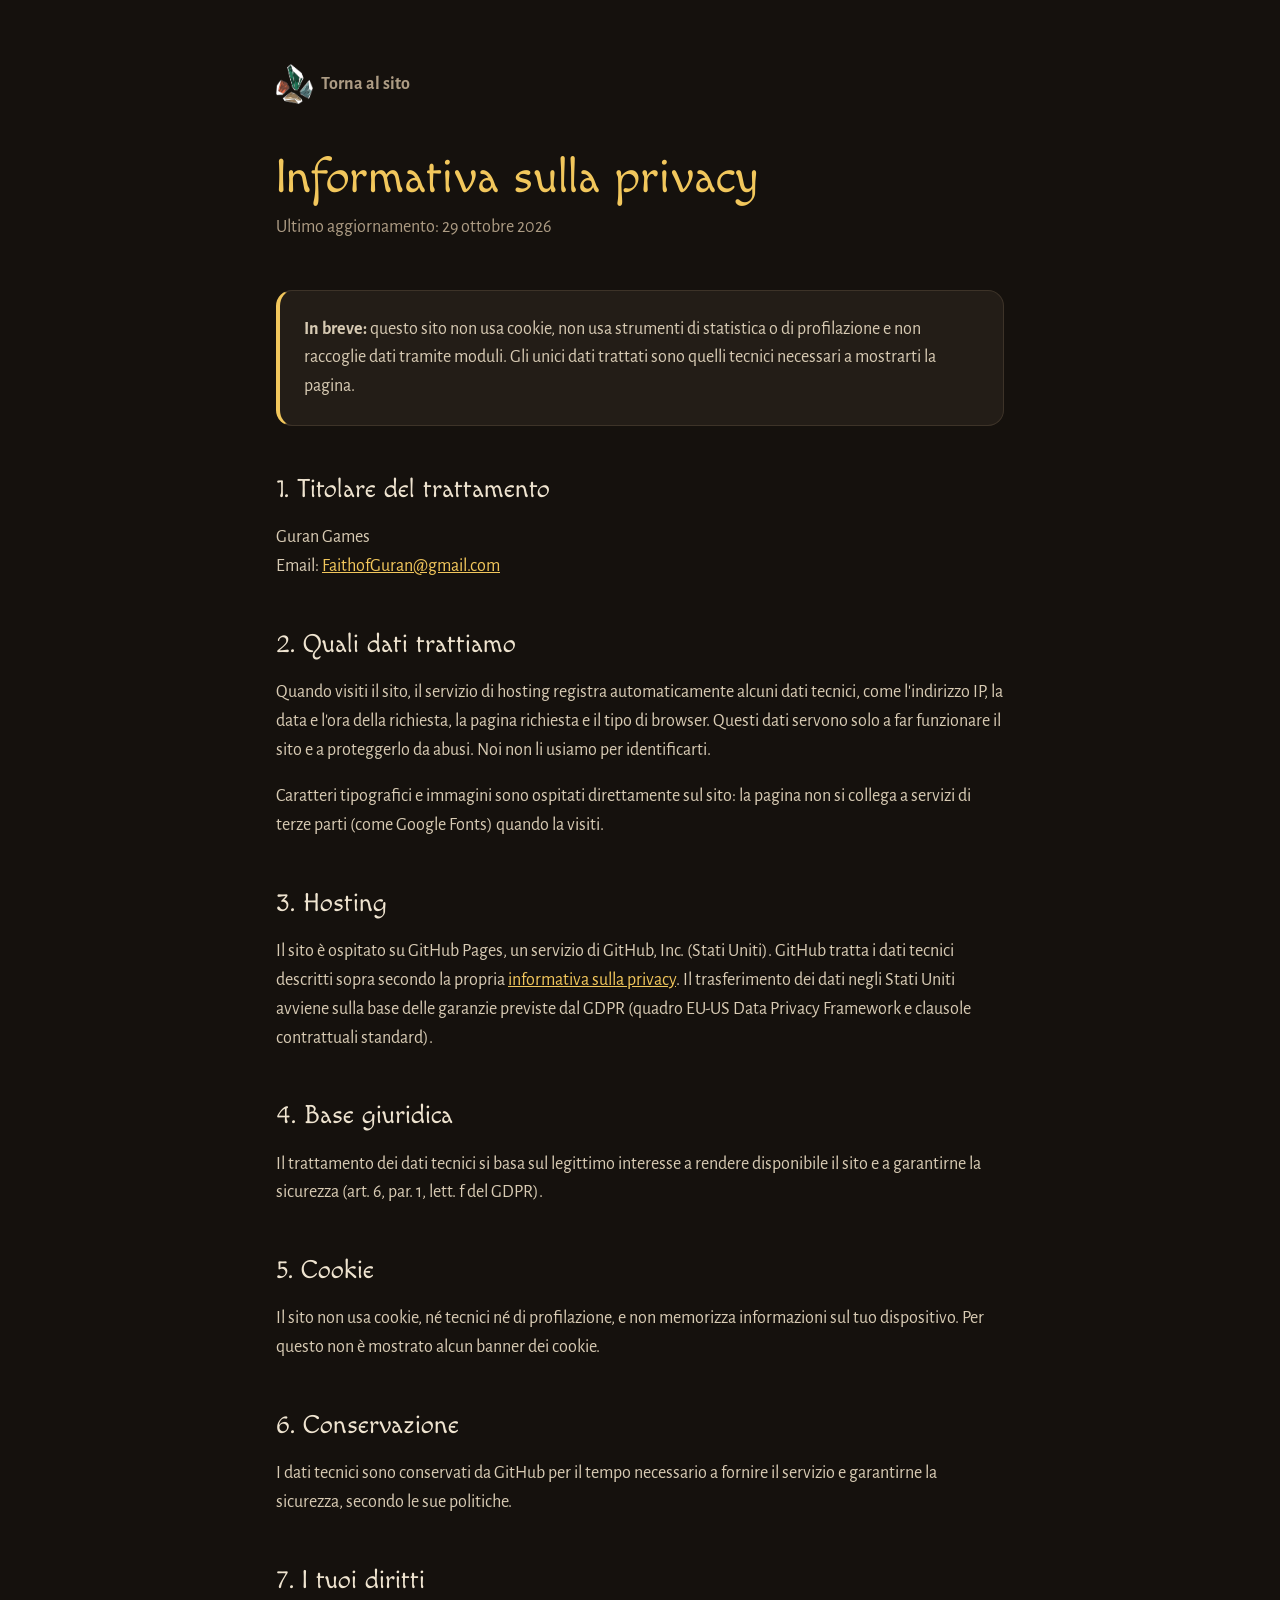
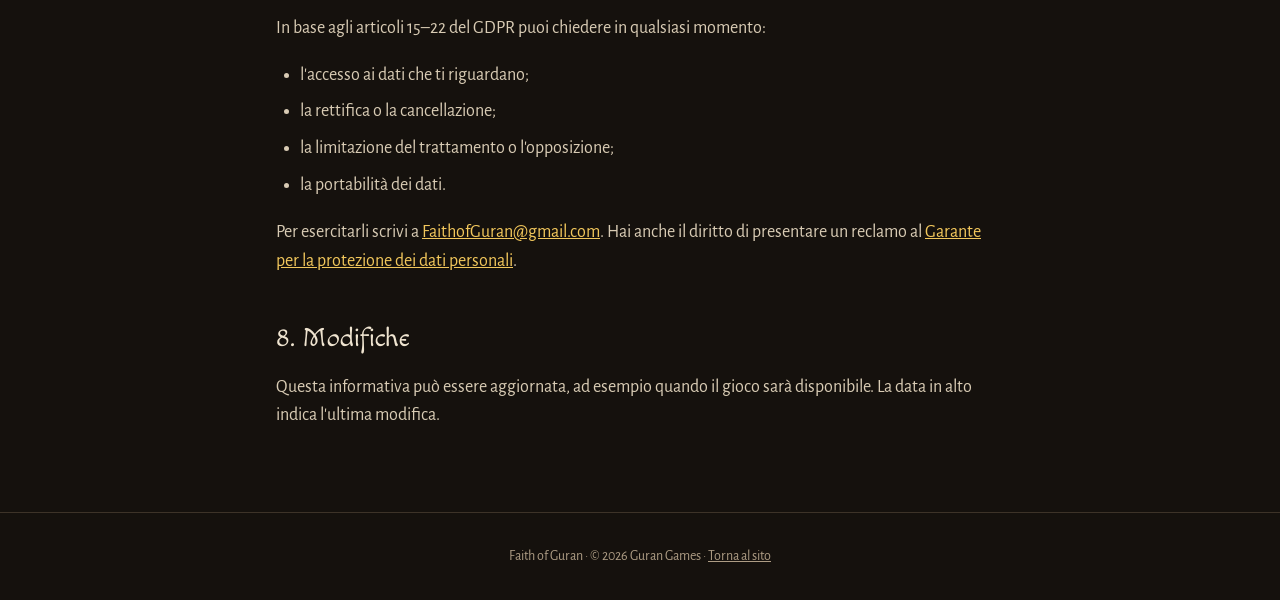
==== privacy.html @ 639e0e97 "Sito vetrina Faith of Guran (Coming soon) Co-Authored-By: Claude Opus 5.5 <noreply@anthropic.com>" ====
<!doctype html>
<html lang="it">
<head>
<meta charset="utf-8">
<meta name="viewport" content="width=device-width, initial-scale=1">
<title>Privacy · Faith of Guran</title>
<meta name="description" content="Informativa sulla privacy del sito di Faith of Guran.">
<meta name="theme-color" content="#15110d">
<link rel="icon" href="img/favicon-32.png">
<link rel="stylesheet" href="fonts/fonts.css">
<style>
:root{--s1:8px;--s2:16px;--s3:24px;--s4:32px;--s6:48px;--s8:64px;--bg:#15110d;--card:#231d17;--bd:#3d3328;--ink:#efe4d0;--mut:#ad9c84;--oro:#f2c75c;--rosso:#a5402d}
*{box-sizing:border-box}
body{margin:0;background:var(--bg);color:var(--ink);font:400 18px/1.6 "Alegreya Sans",system-ui,sans-serif}
a{color:var(--oro)}
.wrap{max-width:760px;margin:0 auto;padding:var(--s8) var(--s2)}
.top{display:inline-flex;align-items:center;gap:var(--s1);color:var(--mut);text-decoration:none;font-weight:700;margin-bottom:var(--s6)}
.top img{height:40px}
h1{font:400 clamp(36px,6vw,48px)/1.1 "Macondo",serif;color:var(--oro);margin:0 0 var(--s1)}
.agg{color:var(--mut);margin:0 0 var(--s6)}
h2{font:400 26px/1.2 "Macondo",serif;margin:var(--s6) 0 var(--s2);color:var(--ink)}
p,li{color:#d8cbb4}
ul{padding-left:var(--s3)}
li{margin-bottom:var(--s1)}
.box{background:var(--card);border:1px solid var(--bd);border-left:4px solid var(--oro);border-radius:var(--s2);padding:var(--s3)}
.box p{margin:0}
footer{border-top:1px solid var(--bd);padding:var(--s4) var(--s2);text-align:center;color:var(--mut);font-size:14px}
footer a{color:var(--mut)}
</style>
</head>
<body>
<main class="wrap">
  <a class="top" href="index.html"><img src="img/logo/simbolo.webp" alt="">Torna al sito</a>
  <h1>Informativa sulla privacy</h1>
  <p class="agg">Ultimo aggiornamento: 29 ottobre 2026</p>

  <div class="box"><p><strong>In breve:</strong> questo sito non usa cookie, non usa strumenti di statistica o di profilazione e non raccoglie dati tramite moduli. Gli unici dati trattati sono quelli tecnici necessari a mostrarti la pagina.</p></div>

  <h2>1. Titolare del trattamento</h2>
  <p>Guran Games<br>Email: <a href="mailto:FaithofGuran@gmail.com">FaithofGuran@gmail.com</a></p>

  <h2>2. Quali dati trattiamo</h2>
  <p>Quando visiti il sito, il servizio di hosting registra automaticamente alcuni dati tecnici, come l'indirizzo IP, la data e l'ora della richiesta, la pagina richiesta e il tipo di browser. Questi dati servono solo a far funzionare il sito e a proteggerlo da abusi. Noi non li usiamo per identificarti.</p>
  <p>Caratteri tipografici e immagini sono ospitati direttamente sul sito: la pagina non si collega a servizi di terze parti (come Google Fonts) quando la visiti.</p>

  <h2>3. Hosting</h2>
  <p>Il sito è ospitato su GitHub Pages, un servizio di GitHub, Inc. (Stati Uniti). GitHub tratta i dati tecnici descritti sopra secondo la propria <a href="https://docs.github.com/site-policy/privacy-policies/github-general-privacy-statement" rel="noopener">informativa sulla privacy</a>. Il trasferimento dei dati negli Stati Uniti avviene sulla base delle garanzie previste dal GDPR (quadro EU-US Data Privacy Framework e clausole contrattuali standard).</p>

  <h2>4. Base giuridica</h2>
  <p>Il trattamento dei dati tecnici si basa sul legittimo interesse a rendere disponibile il sito e a garantirne la sicurezza (art. 6, par. 1, lett. f del GDPR).</p>

  <h2>5. Cookie</h2>
  <p>Il sito non usa cookie, né tecnici né di profilazione, e non memorizza informazioni sul tuo dispositivo. Per questo non è mostrato alcun banner dei cookie.</p>

  <h2>6. Conservazione</h2>
  <p>I dati tecnici sono conservati da GitHub per il tempo necessario a fornire il servizio e garantirne la sicurezza, secondo le sue politiche.</p>

  <h2>7. I tuoi diritti</h2>
  <p>In base agli articoli 15–22 del GDPR puoi chiedere in qualsiasi momento:</p>
  <ul>
    <li>l'accesso ai dati che ti riguardano;</li>
    <li>la rettifica o la cancellazione;</li>
    <li>la limitazione del trattamento o l'opposizione;</li>
    <li>la portabilità dei dati.</li>
  </ul>
  <p>Per esercitarli scrivi a <a href="mailto:FaithofGuran@gmail.com">FaithofGuran@gmail.com</a>. Hai anche il diritto di presentare un reclamo al <a href="https://www.garanteprivacy.it" rel="noopener">Garante per la protezione dei dati personali</a>.</p>

  <h2>8. Modifiche</h2>
  <p>Questa informativa può essere aggiornata, ad esempio quando il gioco sarà disponibile. La data in alto indica l'ultima modifica.</p>
</main>
<footer>Faith of Guran · © 2026 Guran Games · <a href="index.html">Torna al sito</a></footer>
</body>
</html>
---- fonts/fonts.css ----
@font-face {
  font-family: 'Alegreya Sans';
  font-style: normal;
  font-weight: 400;
  font-display: swap;
  src: url(AlegreyaSans-400-latin-ext.woff2) format('woff2');
  unicode-range: U+0100-02BA, U+02BD-02C5, U+02C7-02CC, U+02CE-02D7, U+02DD-02FF, U+0304, U+0308, U+0329, U+1D00-1DBF, U+1E00-1E9F, U+1EF2-1EFF, U+2020, U+20A0-20AB, U+20AD-20C4, U+2113, U+2C60-2C7F, U+A720-A7FF;
}
@font-face {
  font-family: 'Alegreya Sans';
  font-style: normal;
  font-weight: 400;
  font-display: swap;
  src: url(AlegreyaSans-400-latin.woff2) format('woff2');
  unicode-range: U+0000-00FF, U+0131, U+0152-0153, U+02BB-02BC, U+02C6, U+02DA, U+02DC, U+0304, U+0308, U+0329, U+2000-206F, U+20AC, U+2122, U+2191, U+2193, U+2212, U+2215, U+FEFF, U+FFFD;
}
@font-face {
  font-family: 'Alegreya Sans';
  font-style: normal;
  font-weight: 500;
  font-display: swap;
  src: url(AlegreyaSans-500-latin-ext.woff2) format('woff2');
  unicode-range: U+0100-02BA, U+02BD-02C5, U+02C7-02CC, U+02CE-02D7, U+02DD-02FF, U+0304, U+0308, U+0329, U+1D00-1DBF, U+1E00-1E9F, U+1EF2-1EFF, U+2020, U+20A0-20AB, U+20AD-20C4, U+2113, U+2C60-2C7F, U+A720-A7FF;
}
@font-face {
  font-family: 'Alegreya Sans';
  font-style: normal;
  font-weight: 500;
  font-display: swap;
  src: url(AlegreyaSans-500-latin.woff2) format('woff2');
  unicode-range: U+0000-00FF, U+0131, U+0152-0153, U+02BB-02BC, U+02C6, U+02DA, U+02DC, U+0304, U+0308, U+0329, U+2000-206F, U+20AC, U+2122, U+2191, U+2193, U+2212, U+2215, U+FEFF, U+FFFD;
}
@font-face {
  font-family: 'Alegreya Sans';
  font-style: normal;
  font-weight: 700;
  font-display: swap;
  src: url(AlegreyaSans-700-latin-ext.woff2) format('woff2');
  unicode-range: U+0100-02BA, U+02BD-02C5, U+02C7-02CC, U+02CE-02D7, U+02DD-02FF, U+0304, U+0308, U+0329, U+1D00-1DBF, U+1E00-1E9F, U+1EF2-1EFF, U+2020, U+20A0-20AB, U+20AD-20C4, U+2113, U+2C60-2C7F, U+A720-A7FF;
}
@font-face {
  font-family: 'Alegreya Sans';
  font-style: normal;
  font-weight: 700;
  font-display: swap;
  src: url(AlegreyaSans-700-latin.woff2) format('woff2');
  unicode-range: U+0000-00FF, U+0131, U+0152-0153, U+02BB-02BC, U+02C6, U+02DA, U+02DC, U+0304, U+0308, U+0329, U+2000-206F, U+20AC, U+2122, U+2191, U+2193, U+2212, U+2215, U+FEFF, U+FFFD;
}
@font-face {
  font-family: 'Alegreya Sans';
  font-style: normal;
  font-weight: 800;
  font-display: swap;
  src: url(AlegreyaSans-800-latin-ext.woff2) format('woff2');
  unicode-range: U+0100-02BA, U+02BD-02C5, U+02C7-02CC, U+02CE-02D7, U+02DD-02FF, U+0304, U+0308, U+0329, U+1D00-1DBF, U+1E00-1E9F, U+1EF2-1EFF, U+2020, U+20A0-20AB, U+20AD-20C4, U+2113, U+2C60-2C7F, U+A720-A7FF;
}
@font-face {
  font-family: 'Alegreya Sans';
  font-style: normal;
  font-weight: 800;
  font-display: swap;
  src: url(AlegreyaSans-800-latin.woff2) format('woff2');
  unicode-range: U+0000-00FF, U+0131, U+0152-0153, U+02BB-02BC, U+02C6, U+02DA, U+02DC, U+0304, U+0308, U+0329, U+2000-206F, U+20AC, U+2122, U+2191, U+2193, U+2212, U+2215, U+FEFF, U+FFFD;
}
@font-face {
  font-family: 'Cinzel';
  font-style: normal;
  font-weight: 600;
  font-display: swap;
  src: url(Cinzel-600-latin-ext.woff2) format('woff2');
  unicode-range: U+0100-02BA, U+02BD-02C5, U+02C7-02CC, U+02CE-02D7, U+02DD-02FF, U+0304, U+0308, U+0329, U+1D00-1DBF, U+1E00-1E9F, U+1EF2-1EFF, U+2020, U+20A0-20AB, U+20AD-20C4, U+2113, U+2C60-2C7F, U+A720-A7FF;
}
@font-face {
  font-family: 'Cinzel';
  font-style: normal;
  font-weight: 600;
  font-display: swap;
  src: url(Cinzel-600-latin.woff2) format('woff2');
  unicode-range: U+0000-00FF, U+0131, U+0152-0153, U+02BB-02BC, U+02C6, U+02DA, U+02DC, U+0304, U+0308, U+0329, U+2000-206F, U+20AC, U+2122, U+2191, U+2193, U+2212, U+2215, U+FEFF, U+FFFD;
}
@font-face {
  font-family: 'Cinzel';
  font-style: normal;
  font-weight: 700;
  font-display: swap;
  src: url(Cinzel-700-latin-ext.woff2) format('woff2');
  unicode-range: U+0100-02BA, U+02BD-02C5, U+02C7-02CC, U+02CE-02D7, U+02DD-02FF, U+0304, U+0308, U+0329, U+1D00-1DBF, U+1E00-1E9F, U+1EF2-1EFF, U+2020, U+20A0-20AB, U+20AD-20C4, U+2113, U+2C60-2C7F, U+A720-A7FF;
}
@font-face {
  font-family: 'Cinzel';
  font-style: normal;
  font-weight: 700;
  font-display: swap;
  src: url(Cinzel-700-latin.woff2) format('woff2');
  unicode-range: U+0000-00FF, U+0131, U+0152-0153, U+02BB-02BC, U+02C6, U+02DA, U+02DC, U+0304, U+0308, U+0329, U+2000-206F, U+20AC, U+2122, U+2191, U+2193, U+2212, U+2215, U+FEFF, U+FFFD;
}
@font-face {
  font-family: 'Macondo';
  font-style: normal;
  font-weight: 400;
  font-display: swap;
  src: url(Macondo-400-latin.woff2) format('woff2');
  unicode-range: U+0000-00FF, U+0131, U+0152-0153, U+02BB-02BC, U+02C6, U+02DA, U+02DC, U+0304, U+0308, U+0329, U+2000-206F, U+20AC, U+2122, U+2191, U+2193, U+2212, U+2215, U+FEFF, U+FFFD;
}
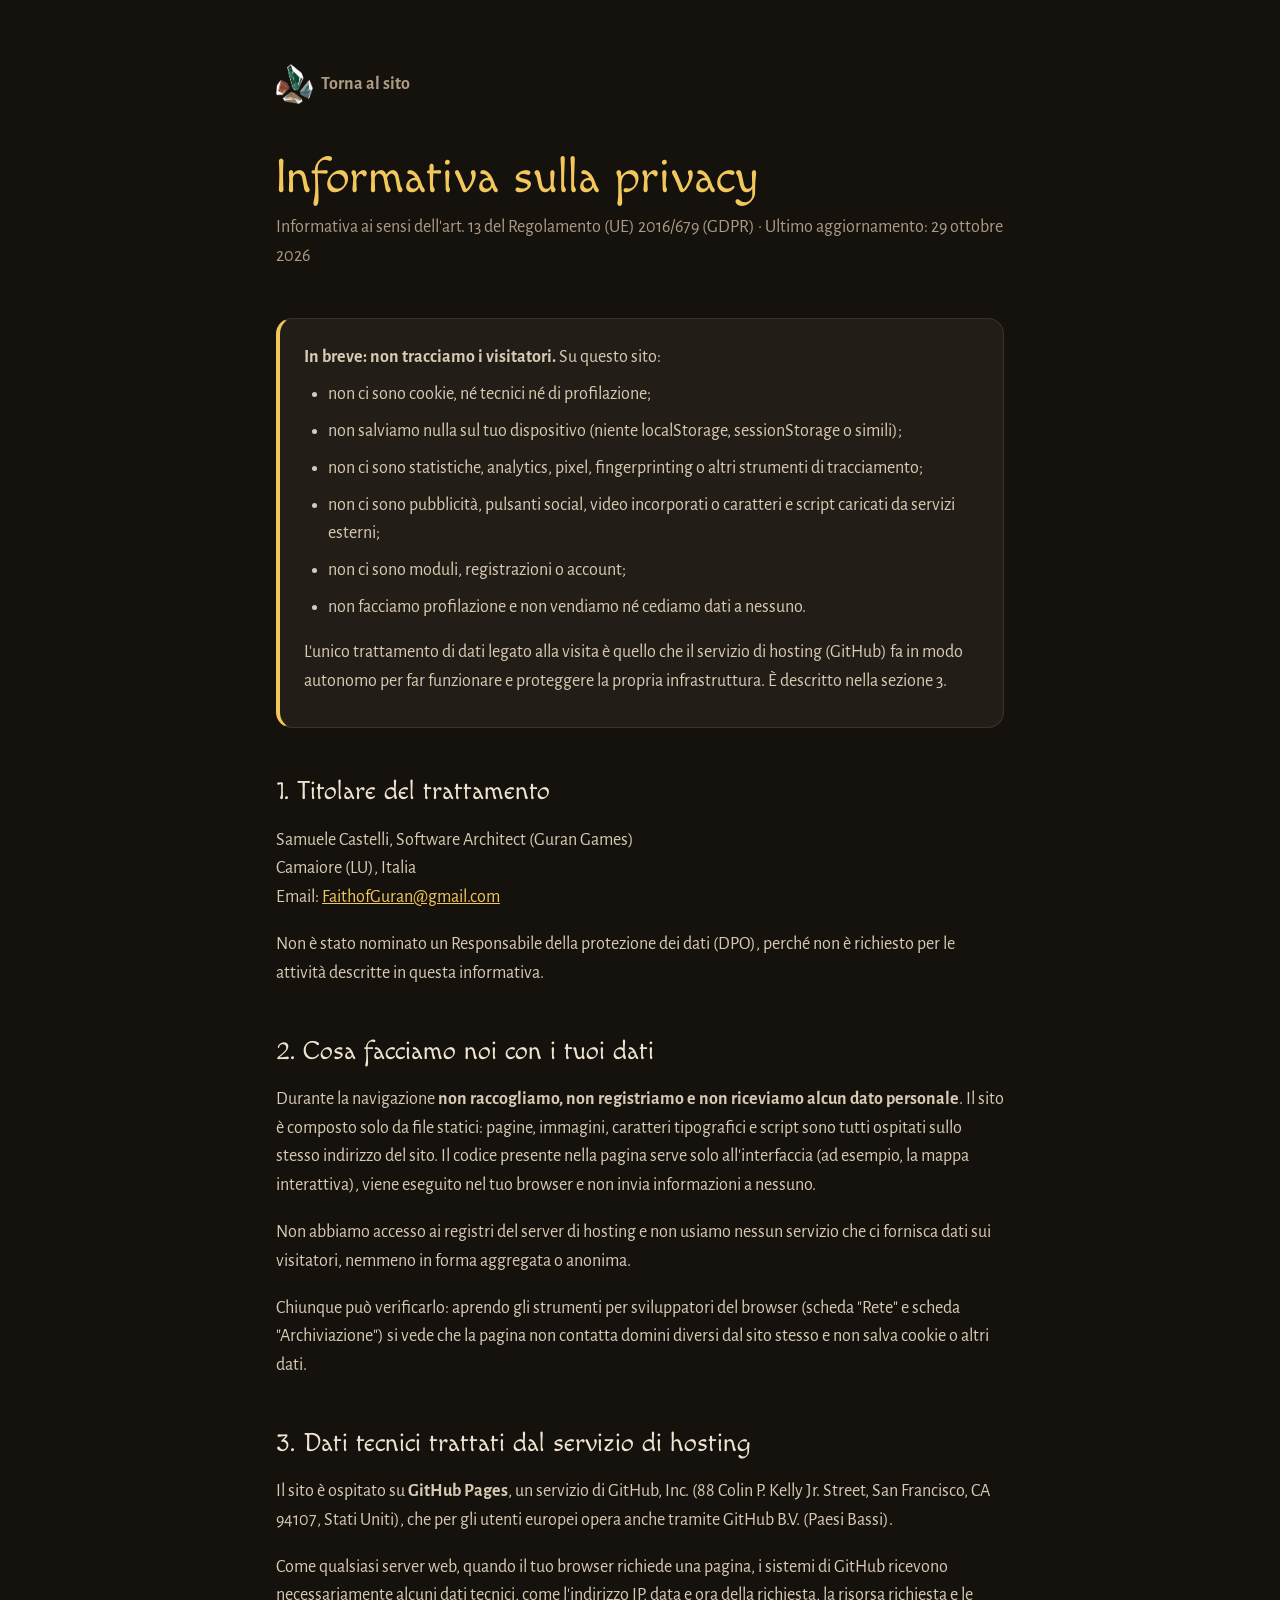
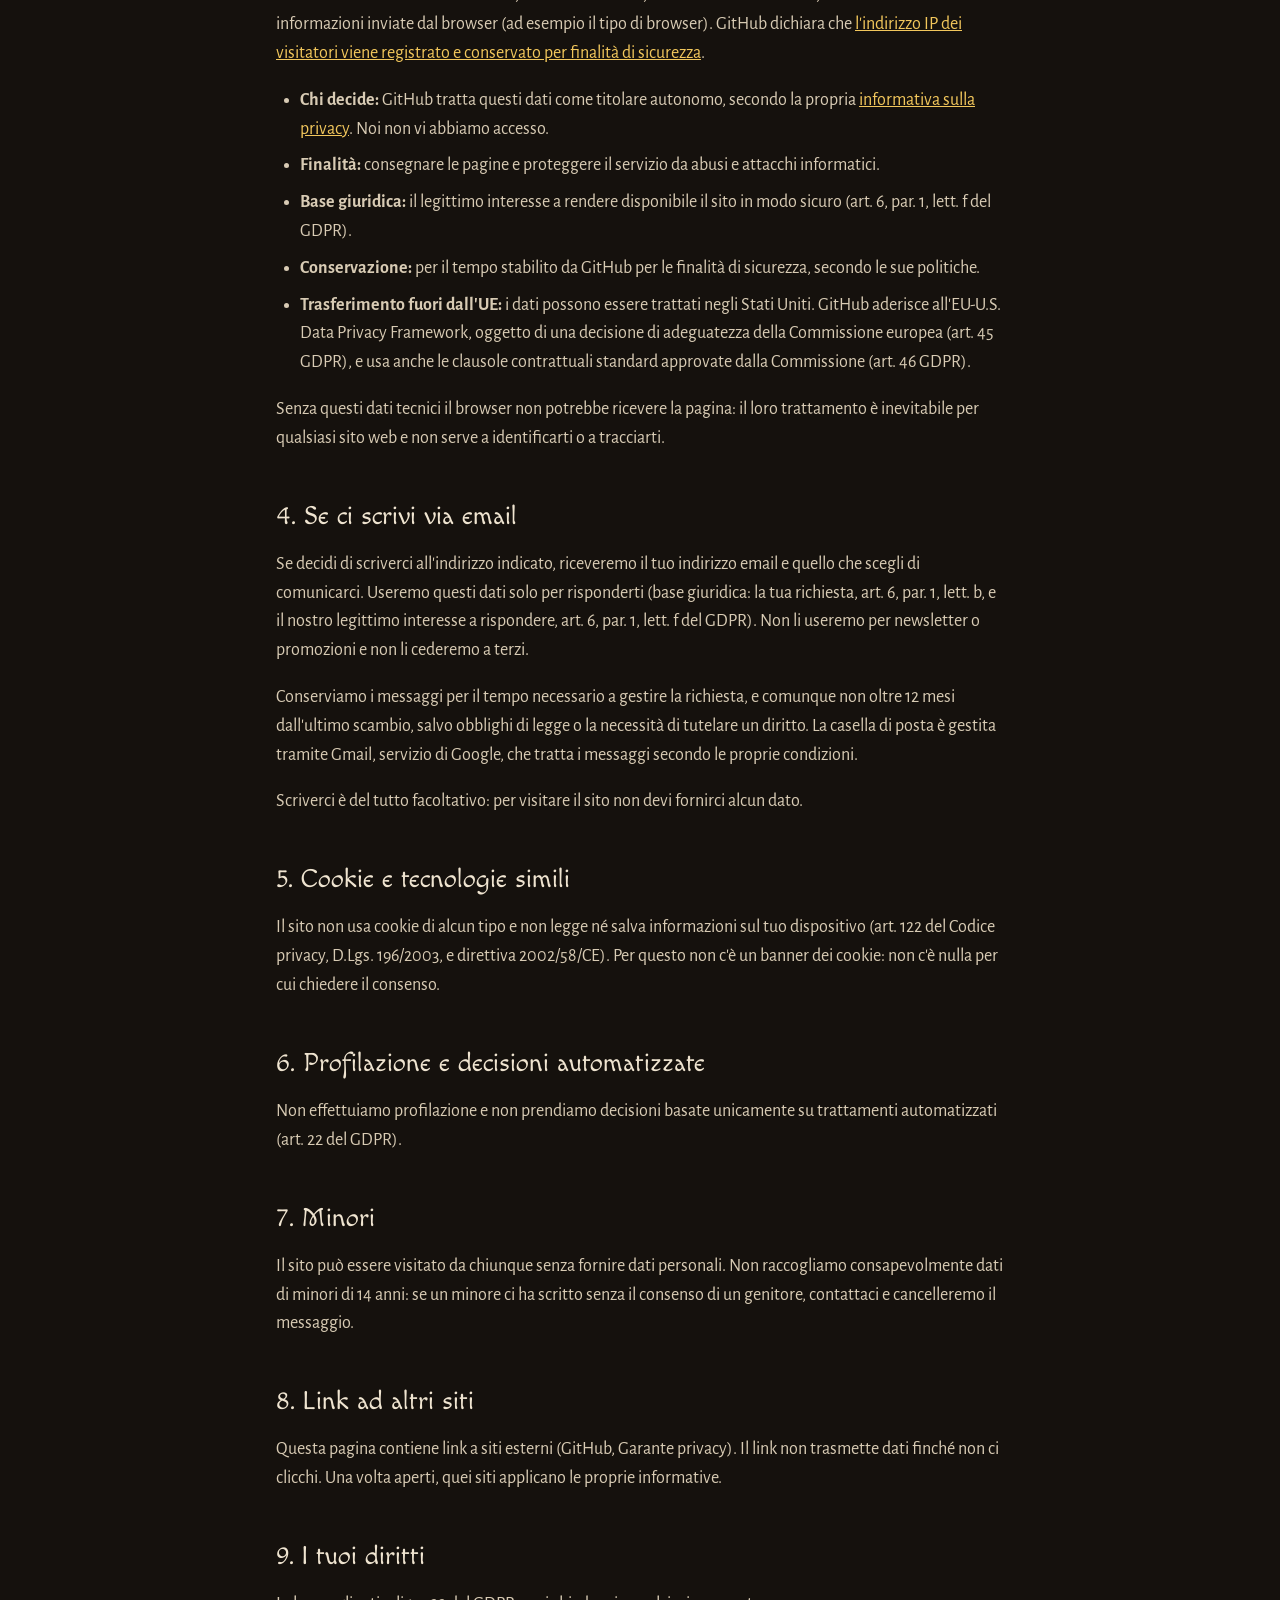
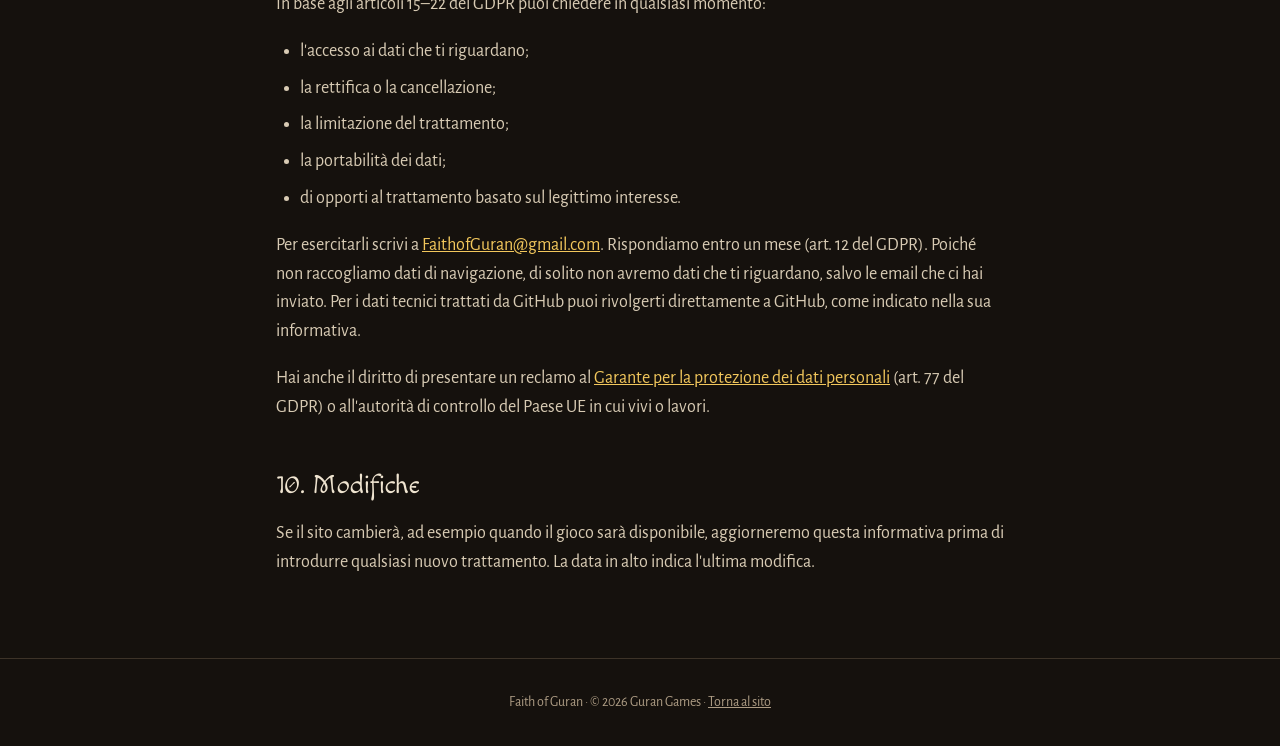
==== commit 7aac16e0: "Informativa privacy aggiornata Co-Authored-By: Claude Opus 5.5 <noreply@anthropic.com>" ====
--- a/privacy.html
+++ b/privacy.html
@@ -19,11 +19,13 @@
 h1{font:400 clamp(36px,6vw,48px)/1.1 "Macondo",serif;color:var(--oro);margin:0 0 var(--s1)}
 .agg{color:var(--mut);margin:0 0 var(--s6)}
 h2{font:400 26px/1.2 "Macondo",serif;margin:var(--s6) 0 var(--s2);color:var(--ink)}
+h3{font-size:19px;font-weight:700;margin:var(--s3) 0 var(--s1);color:var(--ink)}
 p,li{color:#d8cbb4}
 ul{padding-left:var(--s3)}
 li{margin-bottom:var(--s1)}
 .box{background:var(--card);border:1px solid var(--bd);border-left:4px solid var(--oro);border-radius:var(--s2);padding:var(--s3)}
-.box p{margin:0}
+.box p{margin:0 0 var(--s1)}
+.box ul{margin:0}
 footer{border-top:1px solid var(--bd);padding:var(--s4) var(--s2);text-align:center;color:var(--mut);font-size:14px}
 footer a{color:var(--mut)}
 </style>
@@ -32,41 +34,73 @@
 <main class="wrap">
   <a class="top" href="index.html"><img src="img/logo/simbolo.webp" alt="">Torna al sito</a>
   <h1>Informativa sulla privacy</h1>
-  <p class="agg">Ultimo aggiornamento: 29 ottobre 2026</p>
+  <p class="agg">Informativa ai sensi dell'art. 13 del Regolamento (UE) 2016/679 (GDPR) · Ultimo aggiornamento: 29 ottobre 2026</p>
 
-  <div class="box"><p><strong>In breve:</strong> questo sito non usa cookie, non usa strumenti di statistica o di profilazione e non raccoglie dati tramite moduli. Gli unici dati trattati sono quelli tecnici necessari a mostrarti la pagina.</p></div>
+  <div class="box">
+    <p><strong>In breve: non tracciamo i visitatori.</strong> Su questo sito:</p>
+    <ul>
+      <li>non ci sono cookie, né tecnici né di profilazione;</li>
+      <li>non salviamo nulla sul tuo dispositivo (niente localStorage, sessionStorage o simili);</li>
+      <li>non ci sono statistiche, analytics, pixel, fingerprinting o altri strumenti di tracciamento;</li>
+      <li>non ci sono pubblicità, pulsanti social, video incorporati o caratteri e script caricati da servizi esterni;</li>
+      <li>non ci sono moduli, registrazioni o account;</li>
+      <li>non facciamo profilazione e non vendiamo né cediamo dati a nessuno.</li>
+    </ul>
+    <p style="margin-top:var(--s2)">L'unico trattamento di dati legato alla visita è quello che il servizio di hosting (GitHub) fa in modo autonomo per far funzionare e proteggere la propria infrastruttura. È descritto nella sezione 3.</p>
+  </div>
 
   <h2>1. Titolare del trattamento</h2>
-  <p>Guran Games<br>Email: <a href="mailto:FaithofGuran@gmail.com">FaithofGuran@gmail.com</a></p>
+  <p>Samuele Castelli, Software Architect (Guran Games)<br>Camaiore (LU), Italia<br>Email: <a href="mailto:FaithofGuran@gmail.com">FaithofGuran@gmail.com</a></p>
+  <p>Non è stato nominato un Responsabile della protezione dei dati (DPO), perché non è richiesto per le attività descritte in questa informativa.</p>
 
-  <h2>2. Quali dati trattiamo</h2>
-  <p>Quando visiti il sito, il servizio di hosting registra automaticamente alcuni dati tecnici, come l'indirizzo IP, la data e l'ora della richiesta, la pagina richiesta e il tipo di browser. Questi dati servono solo a far funzionare il sito e a proteggerlo da abusi. Noi non li usiamo per identificarti.</p>
-  <p>Caratteri tipografici e immagini sono ospitati direttamente sul sito: la pagina non si collega a servizi di terze parti (come Google Fonts) quando la visiti.</p>
+  <h2>2. Cosa facciamo noi con i tuoi dati</h2>
+  <p>Durante la navigazione <strong>non raccogliamo, non registriamo e non riceviamo alcun dato personale</strong>. Il sito è composto solo da file statici: pagine, immagini, caratteri tipografici e script sono tutti ospitati sullo stesso indirizzo del sito. Il codice presente nella pagina serve solo all'interfaccia (ad esempio, la mappa interattiva), viene eseguito nel tuo browser e non invia informazioni a nessuno.</p>
+  <p>Non abbiamo accesso ai registri del server di hosting e non usiamo nessun servizio che ci fornisca dati sui visitatori, nemmeno in forma aggregata o anonima.</p>
+  <p>Chiunque può verificarlo: aprendo gli strumenti per sviluppatori del browser (scheda "Rete" e scheda "Archiviazione") si vede che la pagina non contatta domini diversi dal sito stesso e non salva cookie o altri dati.</p>
 
-  <h2>3. Hosting</h2>
-  <p>Il sito è ospitato su GitHub Pages, un servizio di GitHub, Inc. (Stati Uniti). GitHub tratta i dati tecnici descritti sopra secondo la propria <a href="https://docs.github.com/site-policy/privacy-policies/github-general-privacy-statement" rel="noopener">informativa sulla privacy</a>. Il trasferimento dei dati negli Stati Uniti avviene sulla base delle garanzie previste dal GDPR (quadro EU-US Data Privacy Framework e clausole contrattuali standard).</p>
+  <h2>3. Dati tecnici trattati dal servizio di hosting</h2>
+  <p>Il sito è ospitato su <strong>GitHub Pages</strong>, un servizio di GitHub, Inc. (88 Colin P. Kelly Jr. Street, San Francisco, CA 94107, Stati Uniti), che per gli utenti europei opera anche tramite GitHub B.V. (Paesi Bassi).</p>
+  <p>Come qualsiasi server web, quando il tuo browser richiede una pagina, i sistemi di GitHub ricevono necessariamente alcuni dati tecnici, come l'indirizzo IP, data e ora della richiesta, la risorsa richiesta e le informazioni inviate dal browser (ad esempio il tipo di browser). GitHub dichiara che <a href="https://docs.github.com/pages/getting-started-with-github-pages/about-github-pages" rel="noopener">l'indirizzo IP dei visitatori viene registrato e conservato per finalità di sicurezza</a>.</p>
+  <ul>
+    <li><strong>Chi decide:</strong> GitHub tratta questi dati come titolare autonomo, secondo la propria <a href="https://docs.github.com/site-policy/privacy-policies/github-general-privacy-statement" rel="noopener">informativa sulla privacy</a>. Noi non vi abbiamo accesso.</li>
+    <li><strong>Finalità:</strong> consegnare le pagine e proteggere il servizio da abusi e attacchi informatici.</li>
+    <li><strong>Base giuridica:</strong> il legittimo interesse a rendere disponibile il sito in modo sicuro (art. 6, par. 1, lett. f del GDPR).</li>
+    <li><strong>Conservazione:</strong> per il tempo stabilito da GitHub per le finalità di sicurezza, secondo le sue politiche.</li>
+    <li><strong>Trasferimento fuori dall'UE:</strong> i dati possono essere trattati negli Stati Uniti. GitHub aderisce all'EU-U.S. Data Privacy Framework, oggetto di una decisione di adeguatezza della Commissione europea (art. 45 GDPR), e usa anche le clausole contrattuali standard approvate dalla Commissione (art. 46 GDPR).</li>
+  </ul>
+  <p>Senza questi dati tecnici il browser non potrebbe ricevere la pagina: il loro trattamento è inevitabile per qualsiasi sito web e non serve a identificarti o a tracciarti.</p>
 
-  <h2>4. Base giuridica</h2>
-  <p>Il trattamento dei dati tecnici si basa sul legittimo interesse a rendere disponibile il sito e a garantirne la sicurezza (art. 6, par. 1, lett. f del GDPR).</p>
+  <h2>4. Se ci scrivi via email</h2>
+  <p>Se decidi di scriverci all'indirizzo indicato, riceveremo il tuo indirizzo email e quello che scegli di comunicarci. Useremo questi dati solo per risponderti (base giuridica: la tua richiesta, art. 6, par. 1, lett. b, e il nostro legittimo interesse a rispondere, art. 6, par. 1, lett. f del GDPR). Non li useremo per newsletter o promozioni e non li cederemo a terzi.</p>
+  <p>Conserviamo i messaggi per il tempo necessario a gestire la richiesta, e comunque non oltre 12 mesi dall'ultimo scambio, salvo obblighi di legge o la necessità di tutelare un diritto. La casella di posta è gestita tramite Gmail, servizio di Google, che tratta i messaggi secondo le proprie condizioni.</p>
+  <p>Scriverci è del tutto facoltativo: per visitare il sito non devi fornirci alcun dato.</p>
 
-  <h2>5. Cookie</h2>
-  <p>Il sito non usa cookie, né tecnici né di profilazione, e non memorizza informazioni sul tuo dispositivo. Per questo non è mostrato alcun banner dei cookie.</p>
+  <h2>5. Cookie e tecnologie simili</h2>
+  <p>Il sito non usa cookie di alcun tipo e non legge né salva informazioni sul tuo dispositivo (art. 122 del Codice privacy, D.Lgs. 196/2003, e direttiva 2002/58/CE). Per questo non c'è un banner dei cookie: non c'è nulla per cui chiedere il consenso.</p>
 
-  <h2>6. Conservazione</h2>
-  <p>I dati tecnici sono conservati da GitHub per il tempo necessario a fornire il servizio e garantirne la sicurezza, secondo le sue politiche.</p>
+  <h2>6. Profilazione e decisioni automatizzate</h2>
+  <p>Non effettuiamo profilazione e non prendiamo decisioni basate unicamente su trattamenti automatizzati (art. 22 del GDPR).</p>
 
-  <h2>7. I tuoi diritti</h2>
+  <h2>7. Minori</h2>
+  <p>Il sito può essere visitato da chiunque senza fornire dati personali. Non raccogliamo consapevolmente dati di minori di 14 anni: se un minore ci ha scritto senza il consenso di un genitore, contattaci e cancelleremo il messaggio.</p>
+
+  <h2>8. Link ad altri siti</h2>
+  <p>Questa pagina contiene link a siti esterni (GitHub, Garante privacy). Il link non trasmette dati finché non ci clicchi. Una volta aperti, quei siti applicano le proprie informative.</p>
+
+  <h2>9. I tuoi diritti</h2>
   <p>In base agli articoli 15–22 del GDPR puoi chiedere in qualsiasi momento:</p>
   <ul>
     <li>l'accesso ai dati che ti riguardano;</li>
     <li>la rettifica o la cancellazione;</li>
-    <li>la limitazione del trattamento o l'opposizione;</li>
-    <li>la portabilità dei dati.</li>
+    <li>la limitazione del trattamento;</li>
+    <li>la portabilità dei dati;</li>
+    <li>di opporti al trattamento basato sul legittimo interesse.</li>
   </ul>
-  <p>Per esercitarli scrivi a <a href="mailto:FaithofGuran@gmail.com">FaithofGuran@gmail.com</a>. Hai anche il diritto di presentare un reclamo al <a href="https://www.garanteprivacy.it" rel="noopener">Garante per la protezione dei dati personali</a>.</p>
+  <p>Per esercitarli scrivi a <a href="mailto:FaithofGuran@gmail.com">FaithofGuran@gmail.com</a>. Rispondiamo entro un mese (art. 12 del GDPR). Poiché non raccogliamo dati di navigazione, di solito non avremo dati che ti riguardano, salvo le email che ci hai inviato. Per i dati tecnici trattati da GitHub puoi rivolgerti direttamente a GitHub, come indicato nella sua informativa.</p>
+  <p>Hai anche il diritto di presentare un reclamo al <a href="https://www.garanteprivacy.it" rel="noopener">Garante per la protezione dei dati personali</a> (art. 77 del GDPR) o all'autorità di controllo del Paese UE in cui vivi o lavori.</p>
 
-  <h2>8. Modifiche</h2>
-  <p>Questa informativa può essere aggiornata, ad esempio quando il gioco sarà disponibile. La data in alto indica l'ultima modifica.</p>
+  <h2>10. Modifiche</h2>
+  <p>Se il sito cambierà, ad esempio quando il gioco sarà disponibile, aggiorneremo questa informativa prima di introdurre qualsiasi nuovo trattamento. La data in alto indica l'ultima modifica.</p>
 </main>
 <footer>Faith of Guran · © 2026 Guran Games · <a href="index.html">Torna al sito</a></footer>
 </body>
